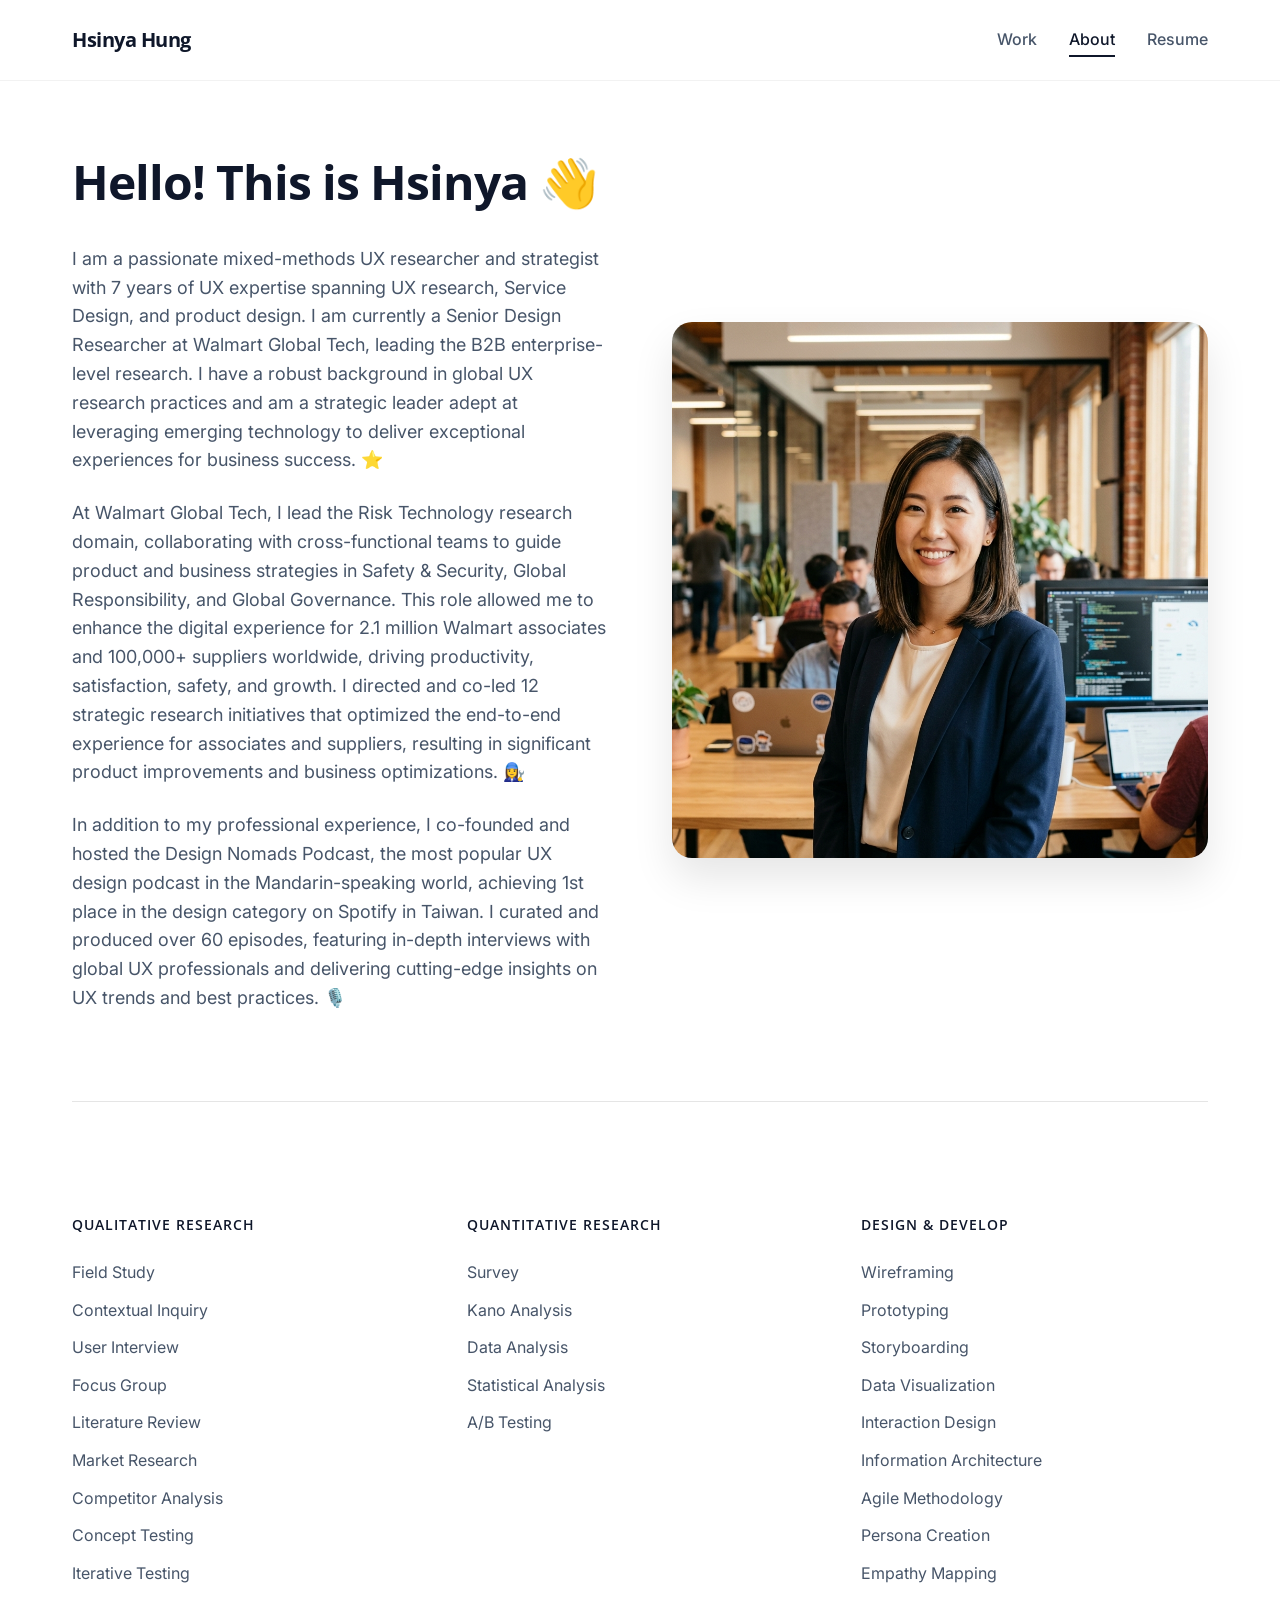
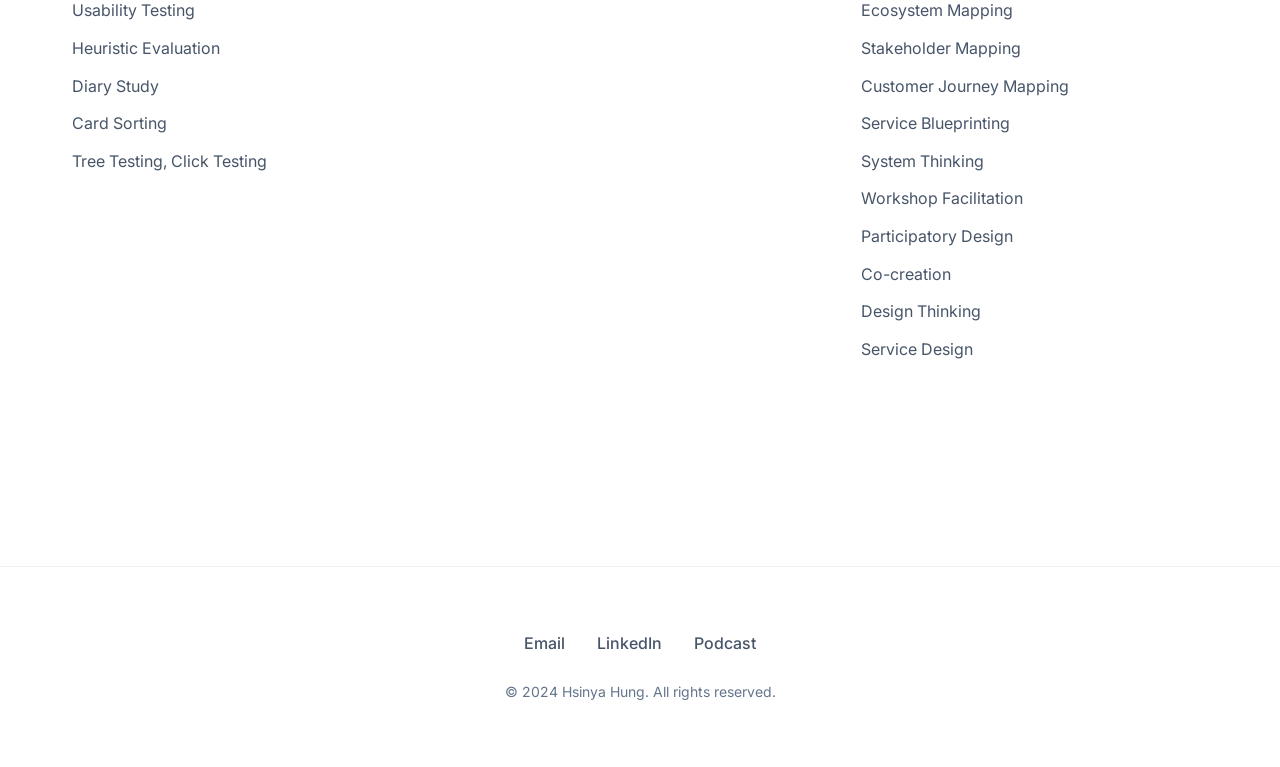
==== about.html @ 57db0dc7 "Update resume link on all pages" ====
<!DOCTYPE html>
<html lang="en">
<head>
    <meta charset="UTF-8">
    <meta name="viewport" content="width=device-width, initial-scale=1.0">
    <title>About | Hsinya Hung</title>
    <meta name="description" content="About Hsinya Hung - Mixed-methods UX researcher and strategist.">
    <link rel="stylesheet" href="styles.css">
</head>
<body>
    <header>
        <div class="nav-container">
            <a href="index.html" class="logo">Hsinya Hung</a>
            <nav class="nav-links">
                <a href="index.html">Work</a>
                <a href="about.html" class="active">About</a>
                <a href="https://drive.google.com/file/d/1snLUCHwC4ZT3te1yVTYGk35-PW96YWZs/view?usp=sharing" target="_blank" rel="noopener noreferrer">Resume</a>
            </nav>
        </div>
    </header>

    <main>
        <section class="container fade-in">
            <div class="about-hero">
                <div class="about-text">
                    <h1>Hello! This is Hsinya 👋</h1>
                    <p>I am a passionate mixed-methods UX researcher and strategist with 7 years of UX expertise spanning UX research, Service Design, and product design. I am currently a Senior Design Researcher at Walmart Global Tech, leading the B2B enterprise-level research. I have a robust background in global UX research practices and am a strategic leader adept at leveraging emerging technology to deliver exceptional experiences for business success. ⭐️</p>
                    
                    <p>At Walmart Global Tech, I lead the Risk Technology research domain, collaborating with cross-functional teams to guide product and business strategies in Safety & Security, Global Responsibility, and Global Governance. This role allowed me to enhance the digital experience for 2.1 million Walmart associates and 100,000+ suppliers worldwide, driving productivity, satisfaction, safety, and growth. I directed and co-led 12 strategic research initiatives that optimized the end-to-end experience for associates and suppliers, resulting in significant product improvements and business optimizations. 👩‍🔧</p>
                    
                    <p>In addition to my professional experience, I co-founded and hosted the Design Nomads Podcast, the most popular UX design podcast in the Mandarin-speaking world, achieving 1st place in the design category on Spotify in Taiwan. I curated and produced over 60 episodes, featuring in-depth interviews with global UX professionals and delivering cutting-edge insights on UX trends and best practices. 🎙️</p>
                </div>
                <div class="about-image-wrapper">
                    <img src="assets/profile.png" alt="Hsinya Hung" class="about-image">
                </div>
            </div>

            <div class="skills-section">
                <div class="skills-grid">
                    <div class="skill-category">
                        <h3>QUALITATIVE RESEARCH</h3>
                        <ul>
                            <li>Field Study</li>
                            <li>Contextual Inquiry</li>
                            <li>User Interview</li>
                            <li>Focus Group</li>
                            <li>Literature Review</li>
                            <li>Market Research</li>
                            <li>Competitor Analysis</li>
                            <li>Concept Testing</li>
                            <li>Iterative Testing</li>
                            <li>Usability Testing</li>
                            <li>Heuristic Evaluation</li>
                            <li>Diary Study</li>
                            <li>Card Sorting</li>
                            <li>Tree Testing, Click Testing</li>
                        </ul>
                    </div>
                    
                    <div class="skill-category">
                        <h3>QUANTITATIVE RESEARCH</h3>
                        <ul>
                            <li>Survey</li>
                            <li>Kano Analysis</li>
                            <li>Data Analysis</li>
                            <li>Statistical Analysis</li>
                            <li>A/B Testing</li>
                        </ul>
                    </div>

                    <div class="skill-category">
                        <h3>DESIGN & DEVELOP</h3>
                        <ul>
                            <li>Wireframing</li>
                            <li>Prototyping</li>
                            <li>Storyboarding</li>
                            <li>Data Visualization</li>
                            <li>Interaction Design</li>
                            <li>Information Architecture</li>
                            <li>Agile Methodology</li>
                            <li>Persona Creation</li>
                            <li>Empathy Mapping</li>
                            <li>Ecosystem Mapping</li>
                            <li>Stakeholder Mapping</li>
                            <li>Customer Journey Mapping</li>
                            <li>Service Blueprinting</li>
                            <li>System Thinking</li>
                            <li>Workshop Facilitation</li>
                            <li>Participatory Design</li>
                            <li>Co-creation</li>
                            <li>Design Thinking</li>
                            <li>Service Design</li>
                        </ul>
                    </div>
                </div>
            </div>
        </section>
    </main>

    <footer>
        <div class="social-links">
            <a href="mailto:hsinya0126@gmail.com">Email</a>
            <a href="https://www.linkedin.com/in/hsinya-hung/" target="_blank" rel="noopener noreferrer">LinkedIn</a>
            <a href="https://podcasts.apple.com/tw/podcast/%E8%A8%AD%E8%A8%88%E9%81%8A%E7%89%A7-design-nomads/id1508967934" target="_blank" rel="noopener noreferrer">Podcast</a>
        </div>
        <p class="copyright">&copy; 2024 Hsinya Hung. All rights reserved.</p>
    </footer>

    <script src="script.js"></script>
</body>
</html>
---- styles.css ----
@import url('https://fonts.googleapis.com/css2?family=Inter:wght@300;400;500;600;700&family=Open+Sans:wght@400;600;700&display=swap');

:root {
  --primary-color: #0f172a; /* Slate 900 */
  --secondary-color: #475569; /* Slate 600 */
  --bg-color: #ffffff;
  --bg-subtle: #f8fafc; /* Slate 50 */
  --accent-color: #3b82f6; /* Blue 500 */
  --text-main: #0f172a;
  --text-muted: #64748b;
  --transition: all 0.3s cubic-bezier(0.4, 0, 0.2, 1);
  --max-width: 1200px;
}

* {
  box-sizing: border-box;
  margin: 0;
  padding: 0;
}

html {
  scroll-behavior: smooth;
}

body {
  font-family: 'Inter', sans-serif;
  background-color: var(--bg-color);
  color: var(--text-main);
  line-height: 1.6;
  -webkit-font-smoothing: antialiased;
}

a {
  color: inherit;
  text-decoration: none;
  transition: var(--transition);
}

ul {
  list-style: none;
}

img {
  max-width: 100%;
  height: auto;
  display: block;
}

/* Header & Navigation */
header {
  position: fixed;
  top: 0;
  left: 0;
  width: 100%;
  background: rgba(255, 255, 255, 0.9);
  backdrop-filter: blur(10px);
  z-index: 1000;
  border-bottom: 1px solid rgba(0, 0, 0, 0.05);
}

.nav-container {
  display: flex;
  justify-content: space-between;
  align-items: center;
  max-width: var(--max-width);
  margin: 0 auto;
  padding: 1.5rem 2rem;
}

.logo {
  font-family: 'Open Sans', sans-serif;
  font-size: 1.25rem;
  font-weight: 700;
  letter-spacing: -0.5px;
}

.nav-links {
  display: flex;
  gap: 2rem;
}

.nav-links a {
  font-weight: 500;
  font-size: 1rem;
  color: var(--secondary-color);
  position: relative;
}

.nav-links a:hover, .nav-links a.active {
  color: var(--primary-color);
}

.nav-links a::after {
  content: '';
  position: absolute;
  width: 0;
  height: 2px;
  bottom: -4px;
  left: 0;
  background-color: var(--primary-color);
  transition: var(--transition);
}

.nav-links a:hover::after, .nav-links a.active::after {
  width: 100%;
}

/* Main Layout */
main {
  padding-top: 5rem;
}

.container {
  max-width: var(--max-width);
  margin: 0 auto;
  padding: 4rem 2rem;
}

/* Hero Section */
.hero {
  padding: 6rem 2rem;
  max-width: 800px;
  margin: 0 auto;
  text-align: center;
}

.hero h1 {
  font-family: 'Open Sans', sans-serif;
  font-size: 3.5rem;
  font-weight: 700;
  line-height: 1.2;
  margin-bottom: 1.5rem;
  letter-spacing: -1px;
}

.hero p {
  font-size: 1.25rem;
  color: var(--secondary-color);
  margin-bottom: 2rem;
}

/* Portfolio Section */
.portfolio-grid {
  display: grid;
  grid-template-columns: repeat(2, 1fr);
  gap: 2.5rem;
}

.project-card {
  background: var(--bg-color);
  border-radius: 16px;
  overflow: hidden;
  box-shadow: 0 4px 20px rgba(0, 0, 0, 0.05);
  transition: var(--transition);
  cursor: pointer;
  border: 1px solid rgba(0, 0, 0, 0.05);
}

.project-card:hover {
  transform: translateY(-8px);
  box-shadow: 0 12px 30px rgba(0, 0, 0, 0.1);
}

.project-image {
  width: 100%;
  height: 240px;
  object-fit: cover;
  background-color: var(--bg-subtle);
}

.project-content {
  padding: 2rem;
}

.project-title {
  font-family: 'Open Sans', sans-serif;
  font-size: 1.5rem;
  font-weight: 600;
  margin-bottom: 0.5rem;
}

.project-desc {
  color: var(--secondary-color);
  font-size: 1rem;
}

/* About Page */
.about-hero {
  display: grid;
  grid-template-columns: 1fr 1fr;
  gap: 4rem;
  align-items: center;
}

.about-text h1 {
  font-family: 'Open Sans', sans-serif;
  font-size: 3rem;
  margin-bottom: 1.5rem;
  letter-spacing: -1px;
}

.about-text p {
  font-size: 1.125rem;
  color: var(--secondary-color);
  margin-bottom: 1.5rem;
}

.about-image {
  border-radius: 20px;
  overflow: hidden;
  box-shadow: 0 20px 40px rgba(0,0,0,0.1);
}

/* Skills Section */
.skills-section {
  padding: 4rem 0;
  border-top: 1px solid rgba(0,0,0,0.1);
  margin-top: 4rem;
}

.skills-grid {
  display: grid;
  grid-template-columns: repeat(auto-fit, minmax(200px, 1fr));
  gap: 3rem;
  margin-top: 3rem;
}

.skill-category h3 {
  font-family: 'Open Sans', sans-serif;
  font-size: 1.25rem;
  font-weight: 600;
  margin-bottom: 1.5rem;
  color: var(--primary-color);
  text-transform: uppercase;
  letter-spacing: 1px;
  font-size: 0.875rem;
}

.skill-category ul li {
  color: var(--secondary-color);
  margin-bottom: 0.75rem;
}

/* Footer */
footer {
  padding: 4rem 2rem;
  text-align: center;
  border-top: 1px solid rgba(0, 0, 0, 0.05);
  margin-top: 4rem;
}

.social-links {
  display: flex;
  justify-content: center;
  gap: 2rem;
  margin-bottom: 1.5rem;
}

.social-links a {
  font-weight: 500;
  color: var(--secondary-color);
}

.social-links a:hover {
  color: var(--primary-color);
}

.copyright {
  color: var(--text-muted);
  font-size: 0.875rem;
}

/* Responsive */
@media (max-width: 768px) {
  .hero h1 {
    font-size: 2.5rem;
  }
  .about-hero {
    grid-template-columns: 1fr;
  }
  .nav-links {
    display: none; /* Add a hamburger menu in script later if needed */
  }
  .portfolio-grid {
    grid-template-columns: 1fr;
  }
}

/* Animations */
.fade-in {
  opacity: 0;
  transform: translateY(20px);
  transition: opacity 0.6s ease-out, transform 0.6s ease-out;
}

.fade-in.visible {
  opacity: 1;
  transform: translateY(0);
}

/* Case Study Styles */
.case-study-content {
  max-width: 800px;
  margin: 0 auto;
}

.case-study-header {
  margin-bottom: 3rem;
  text-align: center;
}

.case-study-header h1 {
  font-family: 'Open Sans', sans-serif;
  font-size: 2.5rem;
  margin-bottom: 1rem;
  line-height: 1.2;
}

.case-study-meta {
  color: var(--secondary-color);
  font-size: 1.125rem;
  margin-bottom: 2rem;
}

.case-study-hero-img {
  width: 100%;
  border-radius: 16px;
  box-shadow: 0 10px 30px rgba(0,0,0,0.1);
  margin-bottom: 3rem;
}

.case-study-body h2 {
  font-family: 'Open Sans', sans-serif;
  font-size: 2rem;
  color: var(--primary-color);
  margin-top: 3rem;
  margin-bottom: 1rem;
}

.case-study-body h3 {
  font-family: 'Open Sans', sans-serif;
  font-size: 1.5rem;
  color: var(--primary-color);
  margin-top: 2rem;
  margin-bottom: 1rem;
}

.case-study-body p {
  margin-bottom: 1.5rem;
  font-size: 1.125rem;
  color: var(--secondary-color);
}

.case-study-body ul {
  list-style: disc;
  margin-left: 1.5rem;
  margin-bottom: 2rem;
}

.case-study-body li {
  margin-bottom: 0.75rem;
  font-size: 1.125rem;
  color: var(--secondary-color);
}

.case-study-table {
  width: 100%;
  border-collapse: collapse;
  margin-top: 2rem;
  margin-bottom: 3rem;
}

.case-study-table th, .case-study-table td {
  border: 1px solid rgba(0,0,0,0.1);
  padding: 1rem;
  text-align: left;
}

.case-study-table th {
  background-color: var(--bg-subtle);
  font-family: 'Open Sans', sans-serif;
  font-weight: 600;
  color: var(--primary-color);
}

.table-responsive {
  overflow-x: auto;
}
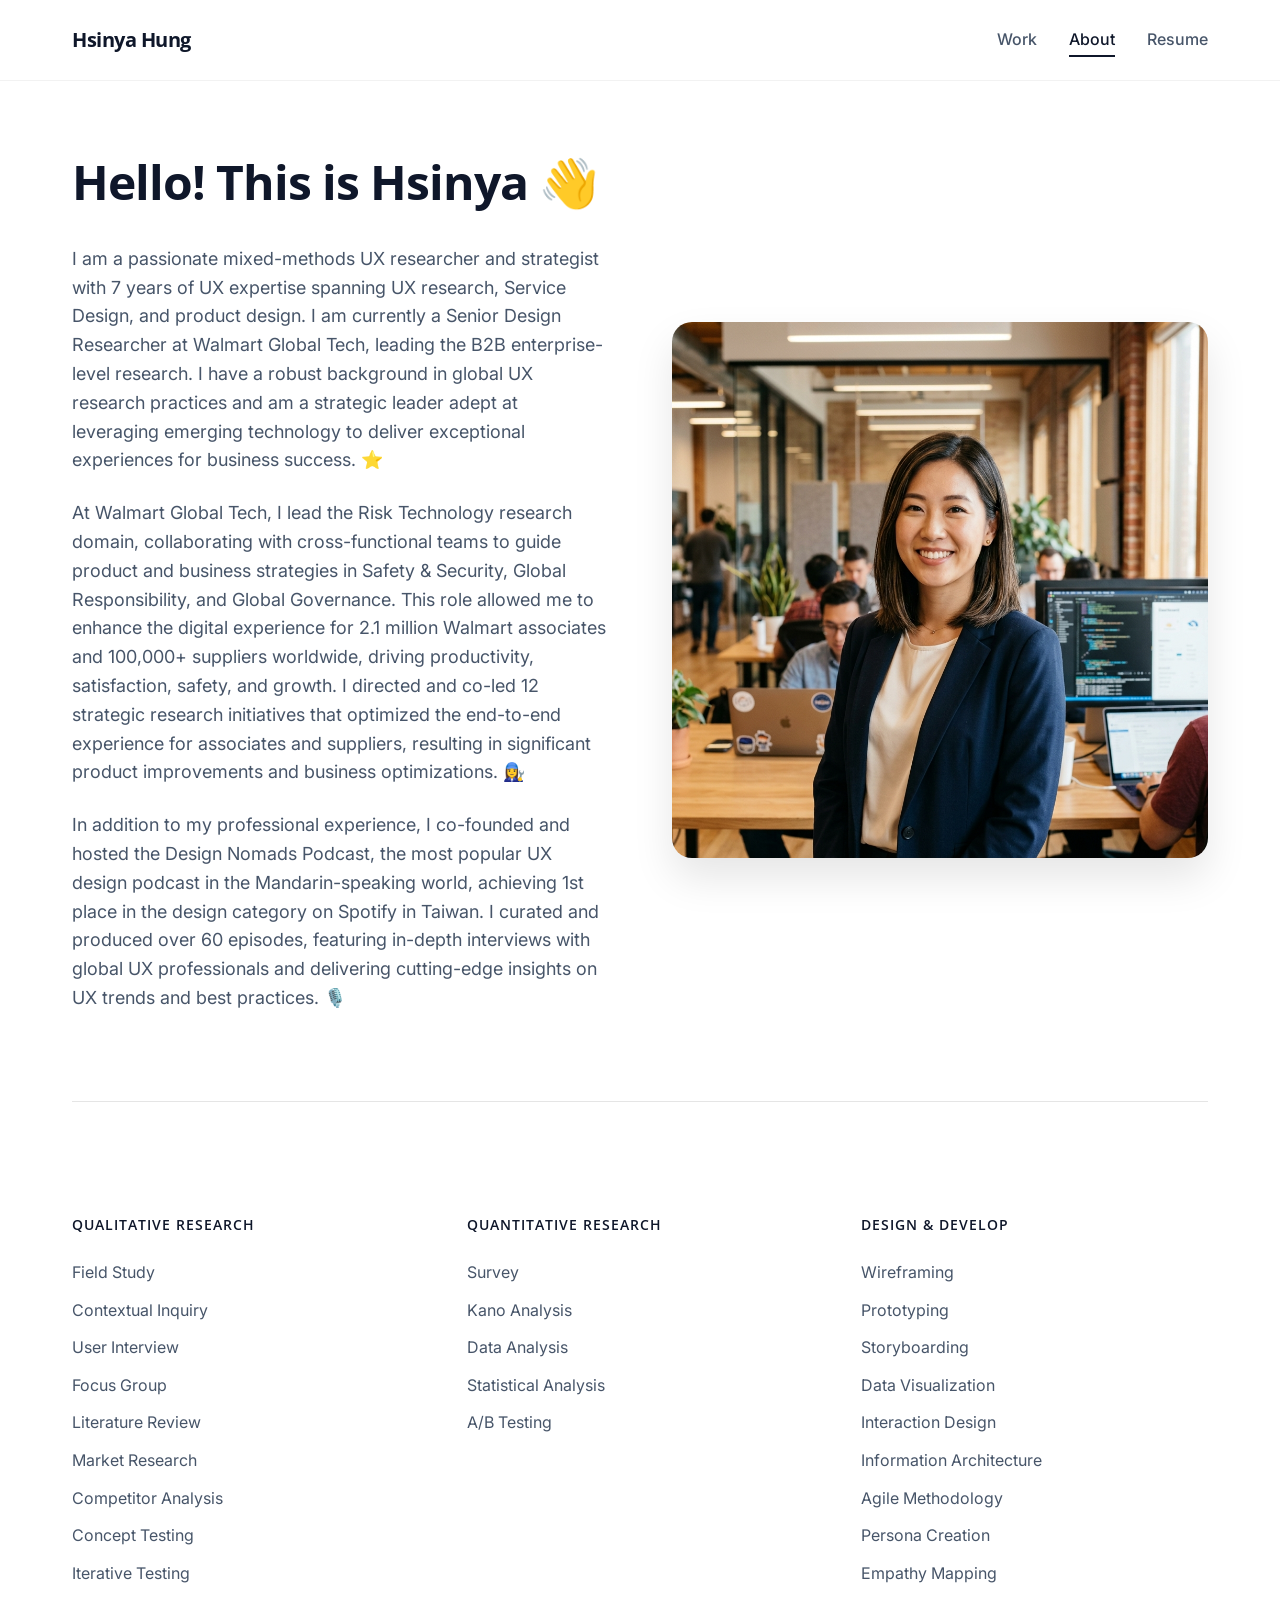
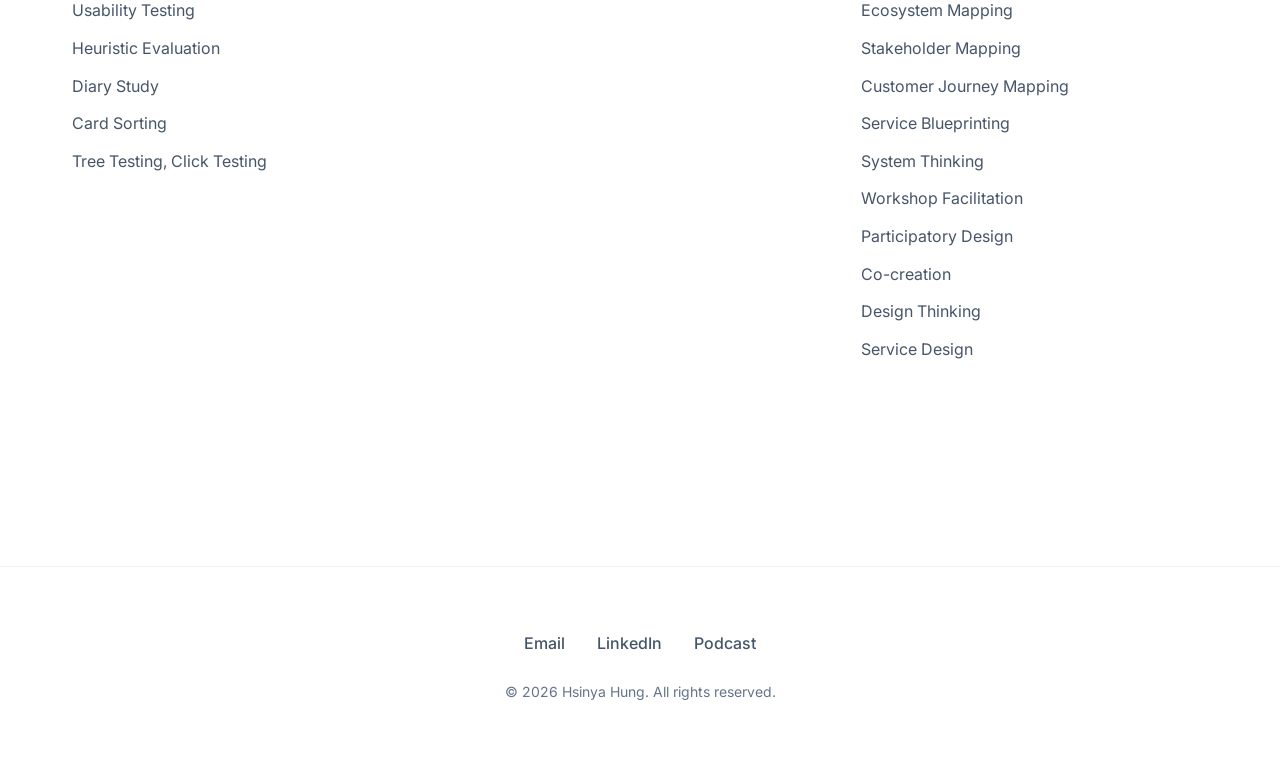
==== commit 4fc43d93: "Update copyright year to 2026" ====
--- a/about.html
+++ b/about.html
@@ -103,7 +103,7 @@
             <a href="https://www.linkedin.com/in/hsinya-hung/" target="_blank" rel="noopener noreferrer">LinkedIn</a>
             <a href="https://podcasts.apple.com/tw/podcast/%E8%A8%AD%E8%A8%88%E9%81%8A%E7%89%A7-design-nomads/id1508967934" target="_blank" rel="noopener noreferrer">Podcast</a>
         </div>
-        <p class="copyright">&copy; 2024 Hsinya Hung. All rights reserved.</p>
+        <p class="copyright">&copy; 2026 Hsinya Hung. All rights reserved.</p>
     </footer>
 
     <script src="script.js"></script>
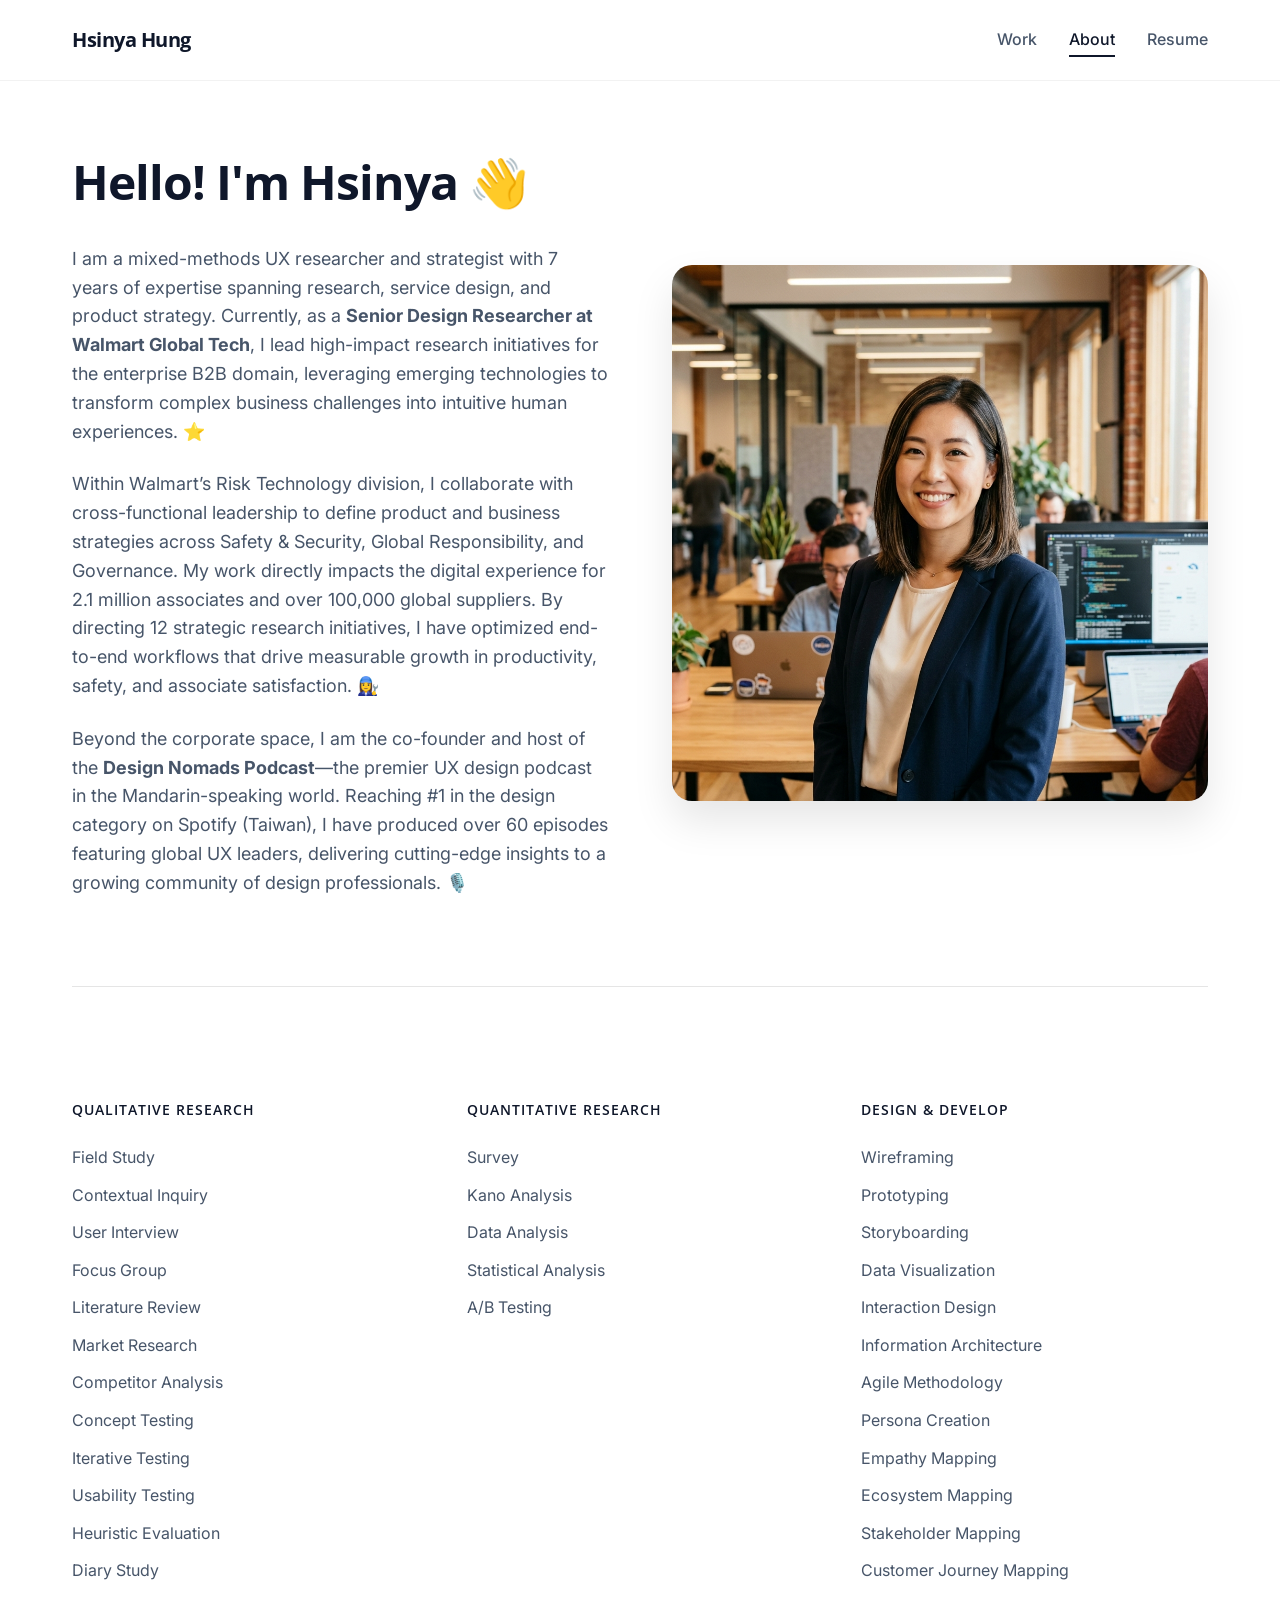
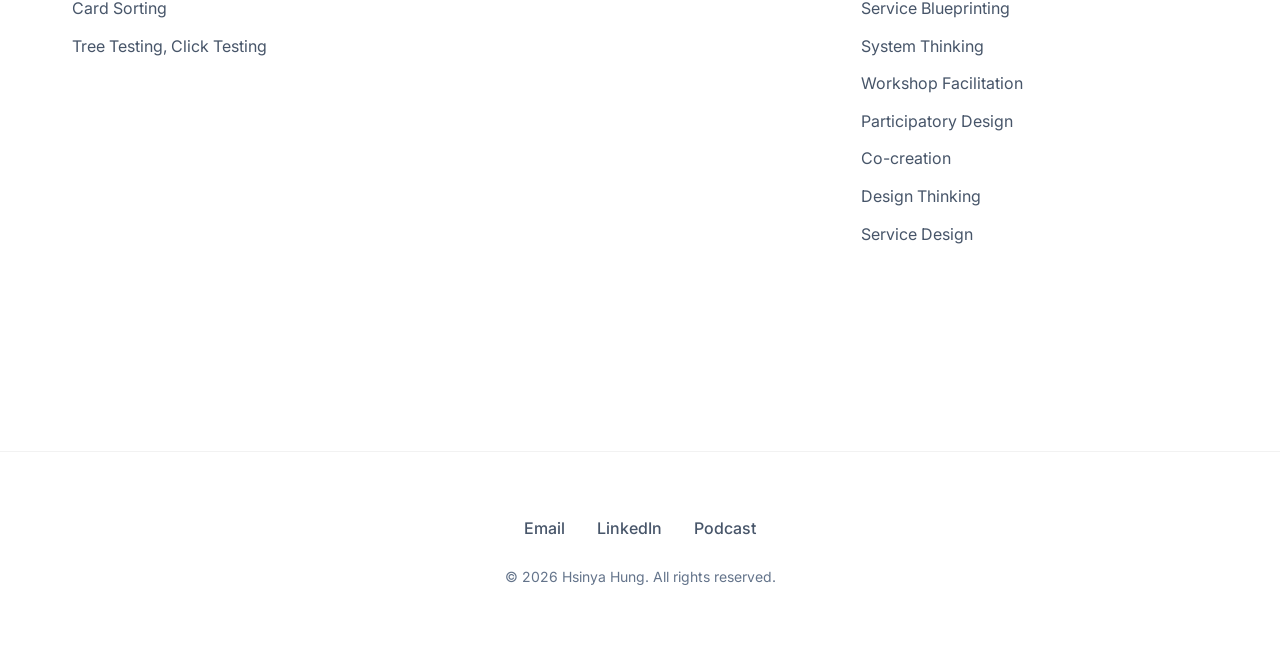
==== commit 82125e77: "Recreate PharmaCloud case study, polish content across portfolio, and update project links" ====
--- a/about.html
+++ b/about.html
@@ -23,12 +23,12 @@
         <section class="container fade-in">
             <div class="about-hero">
                 <div class="about-text">
-                    <h1>Hello! This is Hsinya 👋</h1>
-                    <p>I am a passionate mixed-methods UX researcher and strategist with 7 years of UX expertise spanning UX research, Service Design, and product design. I am currently a Senior Design Researcher at Walmart Global Tech, leading the B2B enterprise-level research. I have a robust background in global UX research practices and am a strategic leader adept at leveraging emerging technology to deliver exceptional experiences for business success. ⭐️</p>
+                    <h1>Hello! I'm Hsinya 👋</h1>
+                    <p>I am a mixed-methods UX researcher and strategist with 7 years of expertise spanning research, service design, and product strategy. Currently, as a <strong>Senior Design Researcher at Walmart Global Tech</strong>, I lead high-impact research initiatives for the enterprise B2B domain, leveraging emerging technologies to transform complex business challenges into intuitive human experiences. ⭐️</p>
                     
-                    <p>At Walmart Global Tech, I lead the Risk Technology research domain, collaborating with cross-functional teams to guide product and business strategies in Safety & Security, Global Responsibility, and Global Governance. This role allowed me to enhance the digital experience for 2.1 million Walmart associates and 100,000+ suppliers worldwide, driving productivity, satisfaction, safety, and growth. I directed and co-led 12 strategic research initiatives that optimized the end-to-end experience for associates and suppliers, resulting in significant product improvements and business optimizations. 👩‍🔧</p>
+                    <p>Within Walmart’s Risk Technology division, I collaborate with cross-functional leadership to define product and business strategies across Safety & Security, Global Responsibility, and Governance. My work directly impacts the digital experience for 2.1 million associates and over 100,000 global suppliers. By directing 12 strategic research initiatives, I have optimized end-to-end workflows that drive measurable growth in productivity, safety, and associate satisfaction. 👩‍🔧</p>
                     
-                    <p>In addition to my professional experience, I co-founded and hosted the Design Nomads Podcast, the most popular UX design podcast in the Mandarin-speaking world, achieving 1st place in the design category on Spotify in Taiwan. I curated and produced over 60 episodes, featuring in-depth interviews with global UX professionals and delivering cutting-edge insights on UX trends and best practices. 🎙️</p>
+                    <p>Beyond the corporate space, I am the co-founder and host of the <strong>Design Nomads Podcast</strong>—the premier UX design podcast in the Mandarin-speaking world. Reaching #1 in the design category on Spotify (Taiwan), I have produced over 60 episodes featuring global UX leaders, delivering cutting-edge insights to a growing community of design professionals. 🎙️</p>
                 </div>
                 <div class="about-image-wrapper">
                     <img src="assets/profile.png" alt="Hsinya Hung" class="about-image">
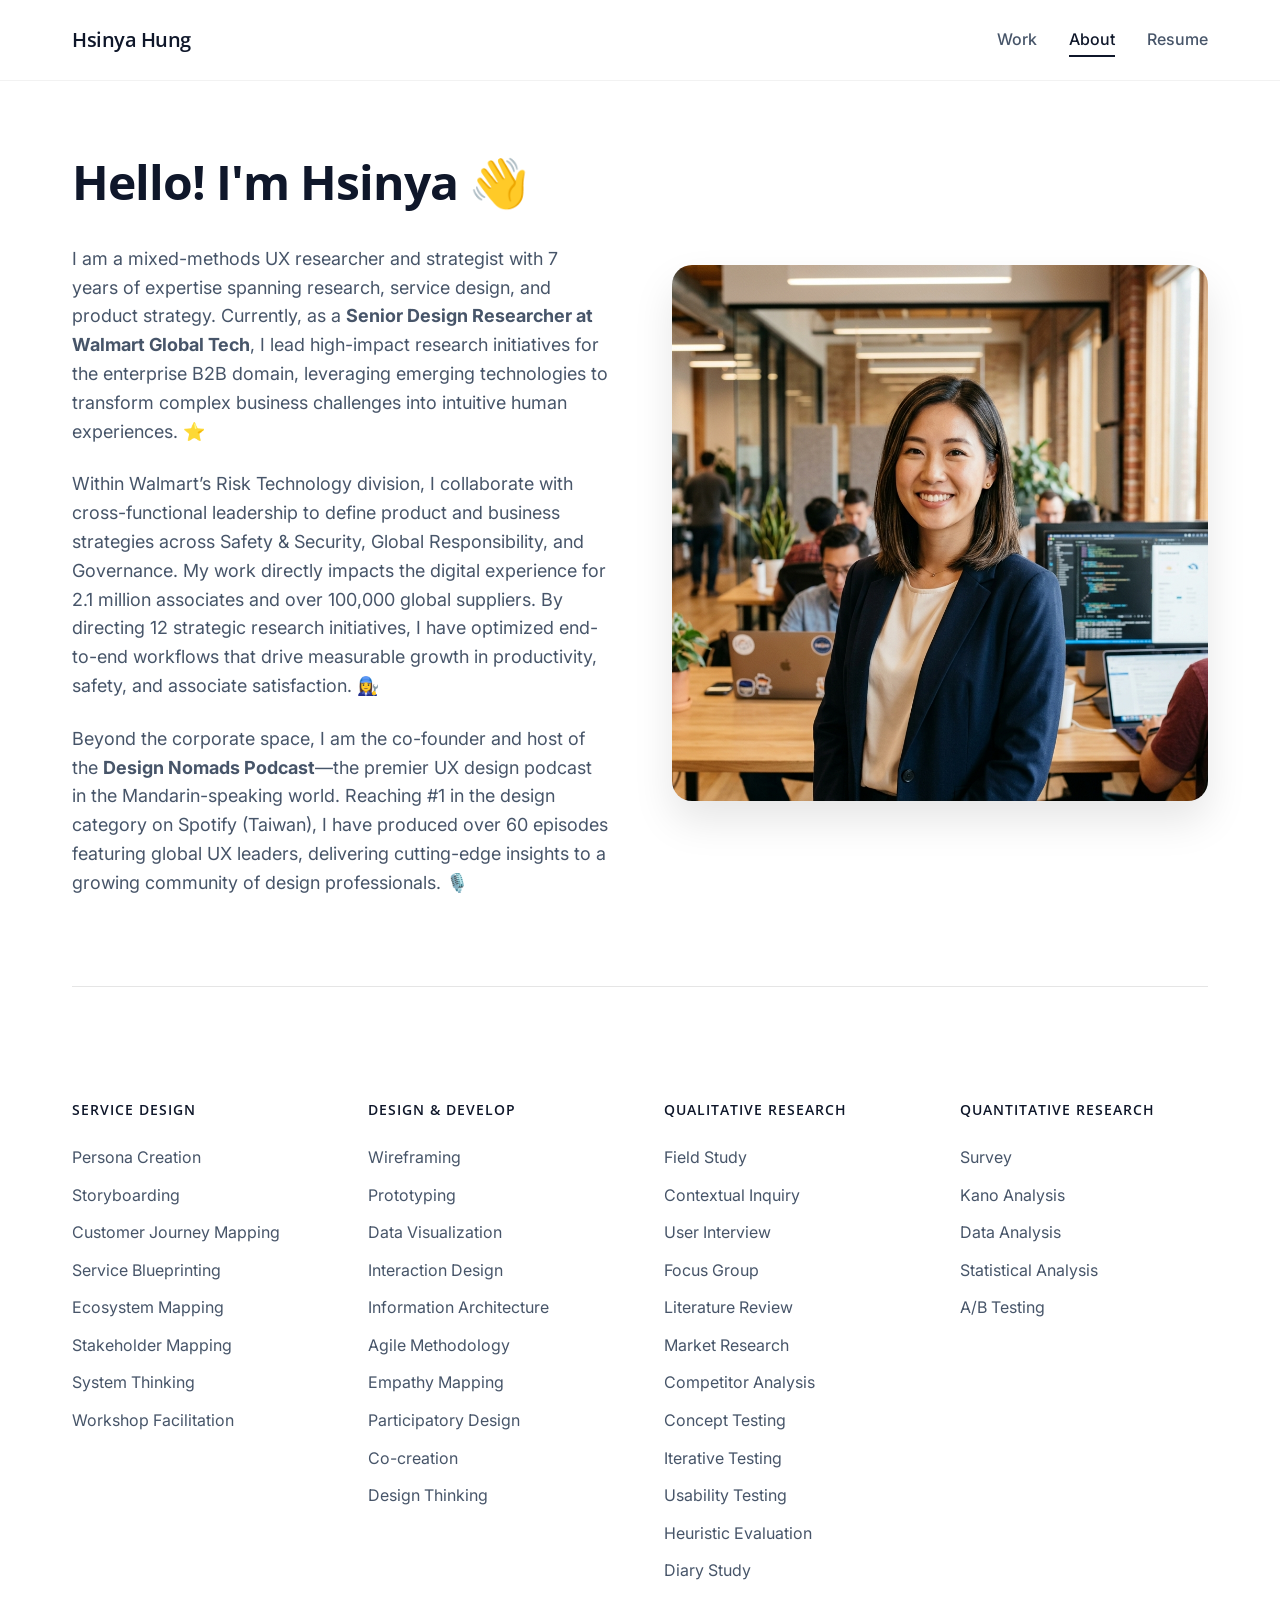
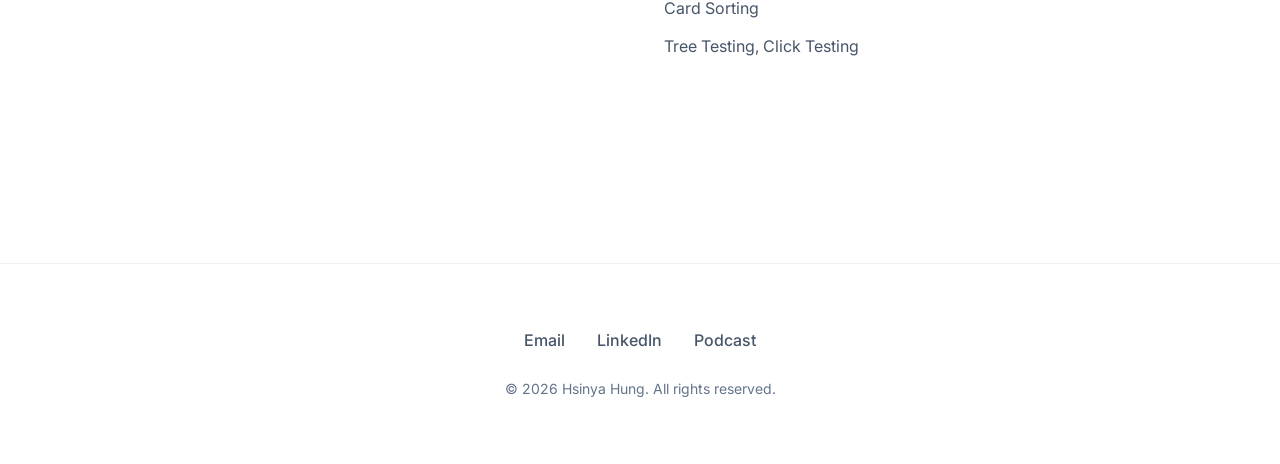
==== commit b879d252: "Update and reorder skillsets in about page" ====
--- a/about.html
+++ b/about.html
@@ -38,6 +38,36 @@
             <div class="skills-section">
                 <div class="skills-grid">
                     <div class="skill-category">
+                        <h3>SERVICE DESIGN</h3>
+                        <ul>
+                            <li>Persona Creation</li>
+                            <li>Storyboarding</li>
+                            <li>Customer Journey Mapping</li>
+                            <li>Service Blueprinting</li>
+                            <li>Ecosystem Mapping</li>
+                            <li>Stakeholder Mapping</li>
+                            <li>System Thinking</li>
+                            <li>Workshop Facilitation</li>
+                        </ul>
+                    </div>
+
+                    <div class="skill-category">
+                        <h3>DESIGN & DEVELOP</h3>
+                        <ul>
+                            <li>Wireframing</li>
+                            <li>Prototyping</li>
+                            <li>Data Visualization</li>
+                            <li>Interaction Design</li>
+                            <li>Information Architecture</li>
+                            <li>Agile Methodology</li>
+                            <li>Empathy Mapping</li>
+                            <li>Participatory Design</li>
+                            <li>Co-creation</li>
+                            <li>Design Thinking</li>
+                        </ul>
+                    </div>
+
+                    <div class="skill-category">
                         <h3>QUALITATIVE RESEARCH</h3>
                         <ul>
                             <li>Field Study</li>
@@ -67,31 +97,6 @@
                             <li>A/B Testing</li>
                         </ul>
                     </div>
-
-                    <div class="skill-category">
-                        <h3>DESIGN & DEVELOP</h3>
-                        <ul>
-                            <li>Wireframing</li>
-                            <li>Prototyping</li>
-                            <li>Storyboarding</li>
-                            <li>Data Visualization</li>
-                            <li>Interaction Design</li>
-                            <li>Information Architecture</li>
-                            <li>Agile Methodology</li>
-                            <li>Persona Creation</li>
-                            <li>Empathy Mapping</li>
-                            <li>Ecosystem Mapping</li>
-                            <li>Stakeholder Mapping</li>
-                            <li>Customer Journey Mapping</li>
-                            <li>Service Blueprinting</li>
-                            <li>System Thinking</li>
-                            <li>Workshop Facilitation</li>
-                            <li>Participatory Design</li>
-                            <li>Co-creation</li>
-                            <li>Design Thinking</li>
-                            <li>Service Design</li>
-                        </ul>
-                    </div>
                 </div>
             </div>
         </section>
--- a/styles.css
+++ b/styles.css
@@ -70,7 +70,7 @@
 .logo {
   font-family: 'Open Sans', sans-serif;
   font-size: 1.25rem;
-  font-weight: 700;
+  font-weight: 600;
   letter-spacing: -0.5px;
 }
 
@@ -127,7 +127,7 @@
 .hero h1 {
   font-family: 'Open Sans', sans-serif;
   font-size: 3.5rem;
-  font-weight: 700;
+  font-weight: 600;
   line-height: 1.2;
   margin-bottom: 1.5rem;
   letter-spacing: -1px;
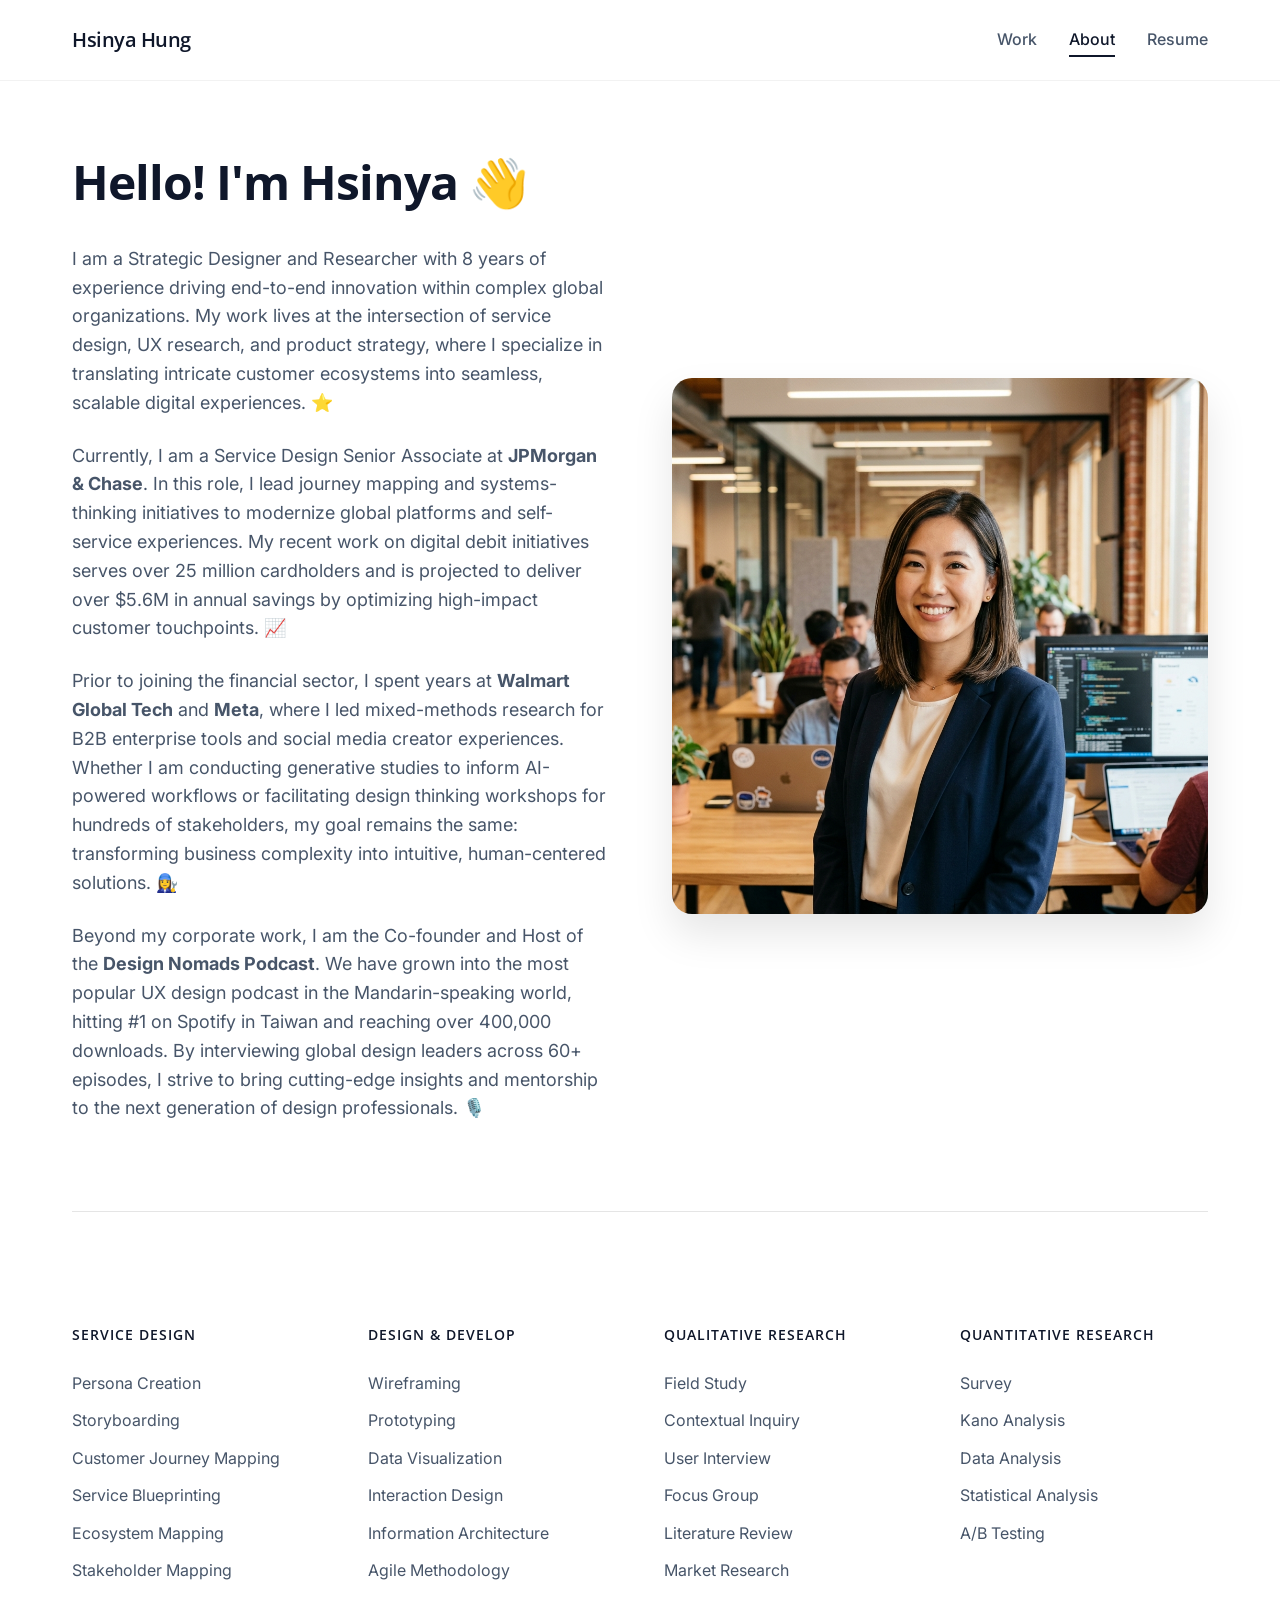
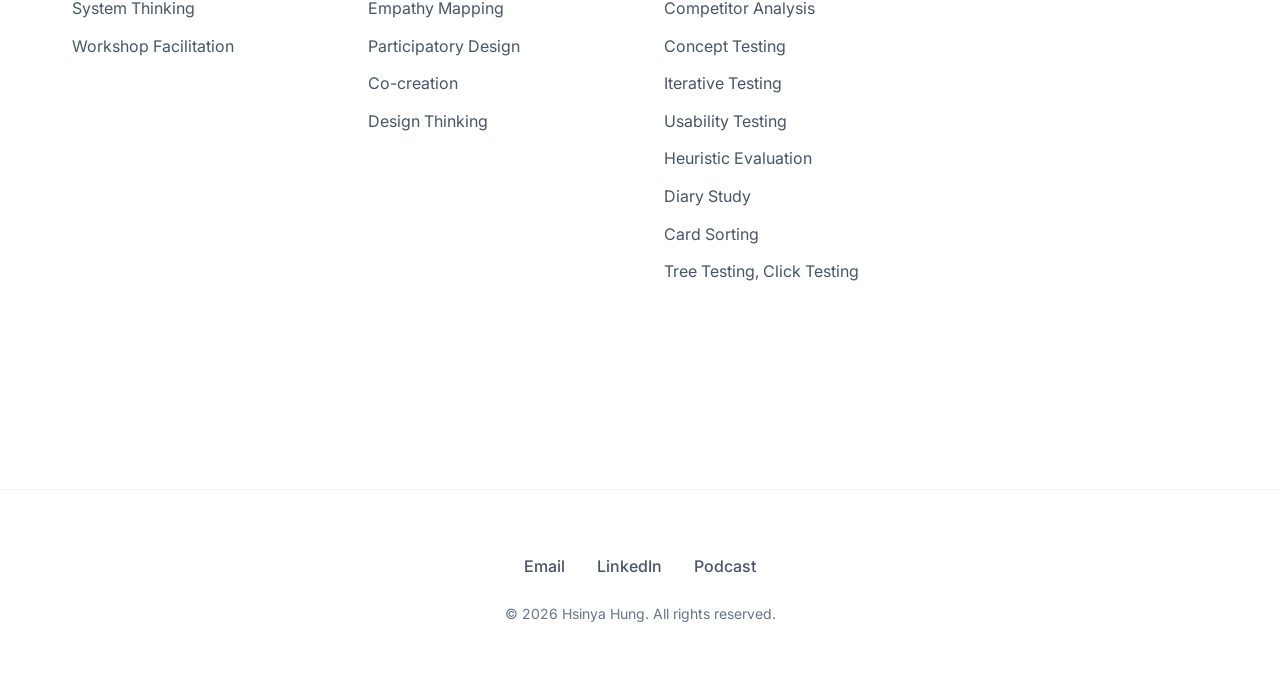
==== commit b02eb351: "Update bio intro with latest experience and podcast achievements" ====
--- a/about.html
+++ b/about.html
@@ -24,11 +24,13 @@
             <div class="about-hero">
                 <div class="about-text">
                     <h1>Hello! I'm Hsinya 👋</h1>
-                    <p>I am a mixed-methods UX researcher and strategist with 7 years of expertise spanning research, service design, and product strategy. Currently, as a <strong>Senior Design Researcher at Walmart Global Tech</strong>, I lead high-impact research initiatives for the enterprise B2B domain, leveraging emerging technologies to transform complex business challenges into intuitive human experiences. ⭐️</p>
+                    <p>I am a Strategic Designer and Researcher with 8 years of experience driving end-to-end innovation within complex global organizations. My work lives at the intersection of service design, UX research, and product strategy, where I specialize in translating intricate customer ecosystems into seamless, scalable digital experiences. ⭐️</p>
                     
-                    <p>Within Walmart’s Risk Technology division, I collaborate with cross-functional leadership to define product and business strategies across Safety & Security, Global Responsibility, and Governance. My work directly impacts the digital experience for 2.1 million associates and over 100,000 global suppliers. By directing 12 strategic research initiatives, I have optimized end-to-end workflows that drive measurable growth in productivity, safety, and associate satisfaction. 👩‍🔧</p>
+                    <p>Currently, I am a Service Design Senior Associate at <strong>JPMorgan & Chase</strong>. In this role, I lead journey mapping and systems-thinking initiatives to modernize global platforms and self-service experiences. My recent work on digital debit initiatives serves over 25 million cardholders and is projected to deliver over $5.6M in annual savings by optimizing high-impact customer touchpoints. 📈</p>
                     
-                    <p>Beyond the corporate space, I am the co-founder and host of the <strong>Design Nomads Podcast</strong>—the premier UX design podcast in the Mandarin-speaking world. Reaching #1 in the design category on Spotify (Taiwan), I have produced over 60 episodes featuring global UX leaders, delivering cutting-edge insights to a growing community of design professionals. 🎙️</p>
+                    <p>Prior to joining the financial sector, I spent years at <strong>Walmart Global Tech</strong> and <strong>Meta</strong>, where I led mixed-methods research for B2B enterprise tools and social media creator experiences. Whether I am conducting generative studies to inform AI-powered workflows or facilitating design thinking workshops for hundreds of stakeholders, my goal remains the same: transforming business complexity into intuitive, human-centered solutions. 👩‍🔧</p>
+
+                    <p>Beyond my corporate work, I am the Co-founder and Host of the <strong>Design Nomads Podcast</strong>. We have grown into the most popular UX design podcast in the Mandarin-speaking world, hitting #1 on Spotify in Taiwan and reaching over 400,000 downloads. By interviewing global design leaders across 60+ episodes, I strive to bring cutting-edge insights and mentorship to the next generation of design professionals. 🎙️</p>
                 </div>
                 <div class="about-image-wrapper">
                     <img src="assets/profile.png" alt="Hsinya Hung" class="about-image">
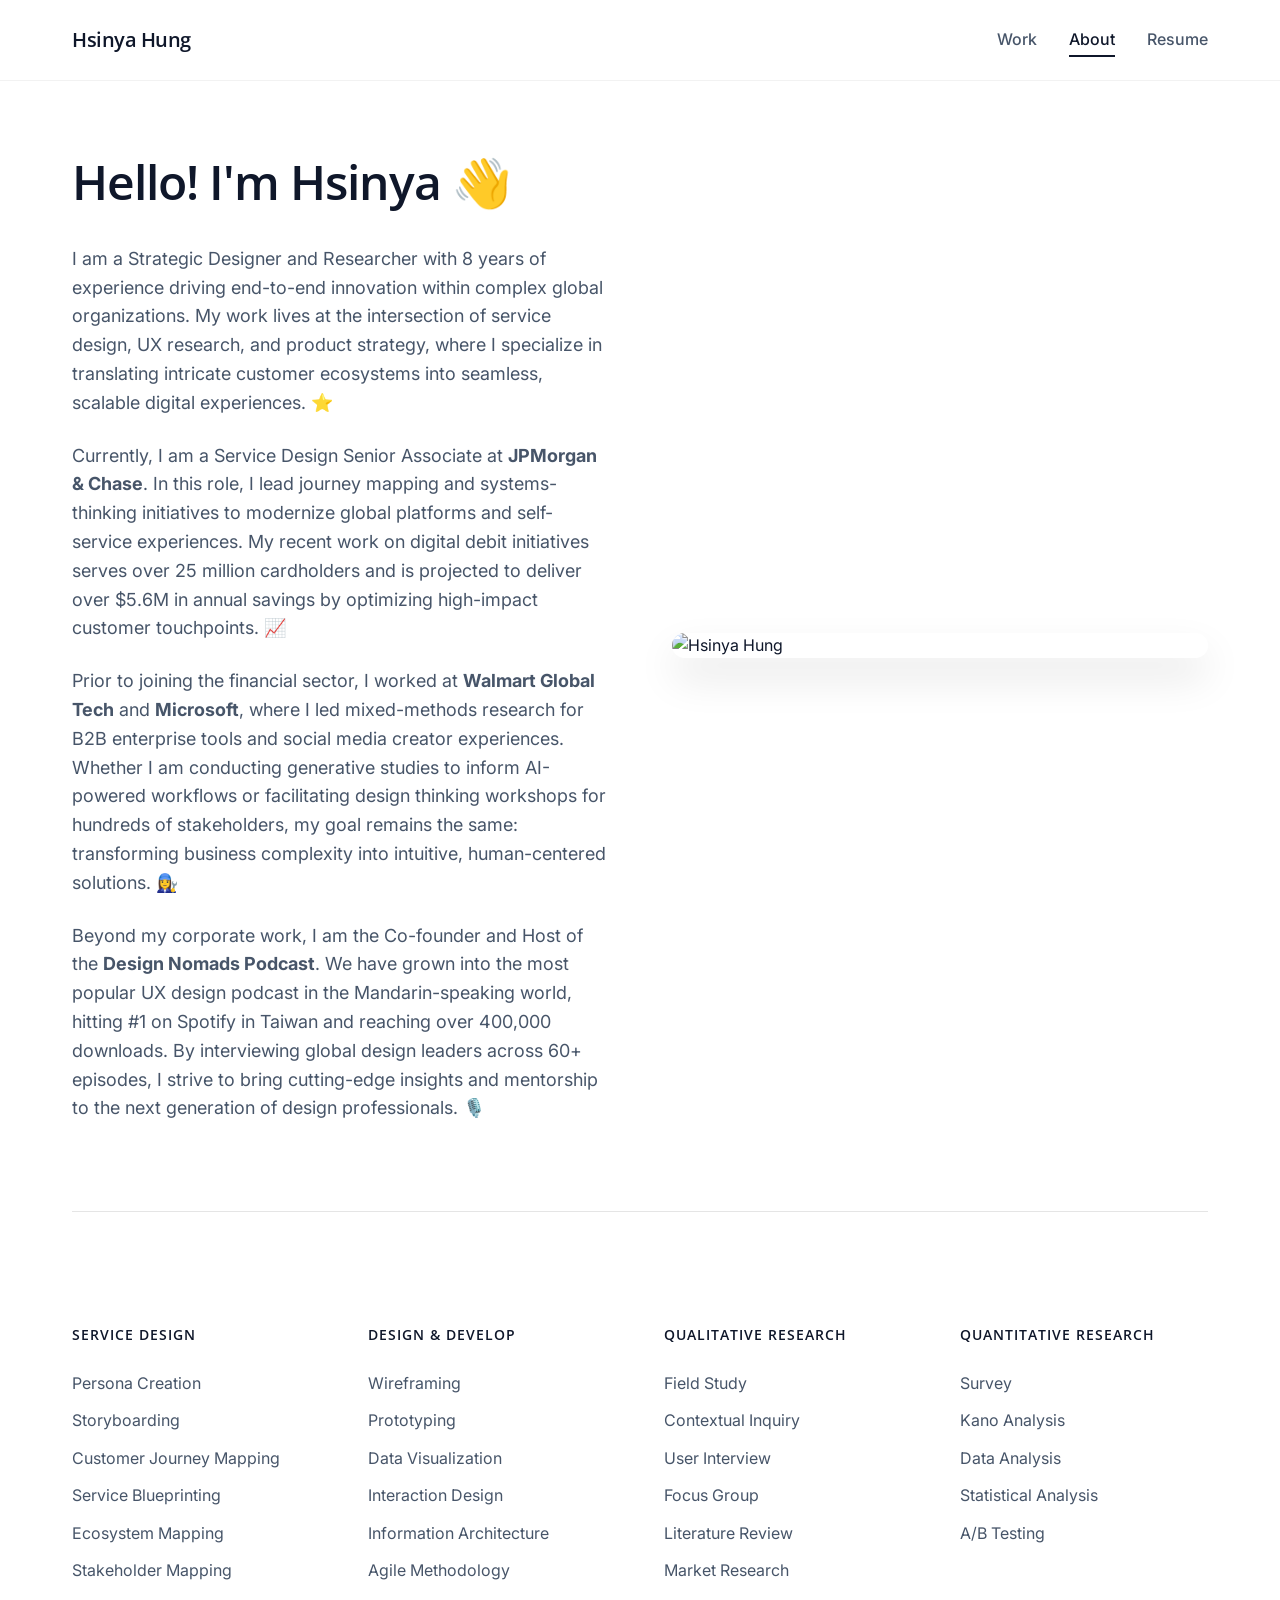
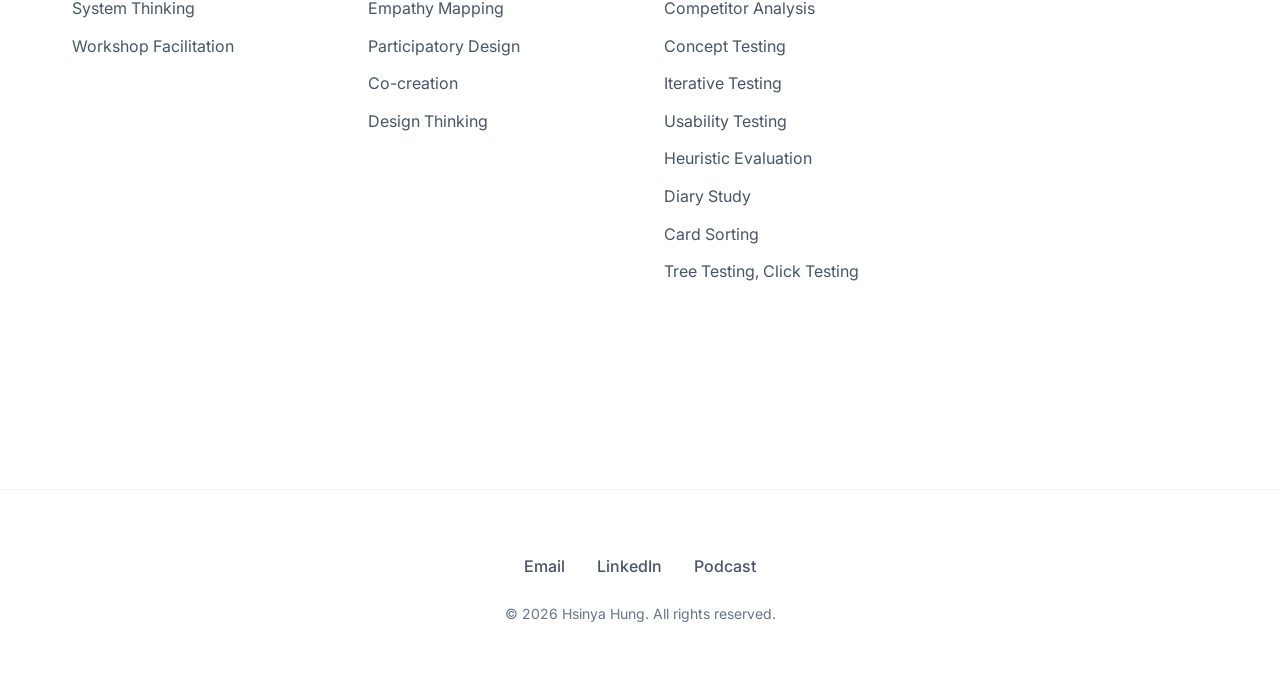
==== commit 7e74be05: "Update profile photo on about page" ====
--- a/about.html
+++ b/about.html
@@ -1,5 +1,6 @@
 <!DOCTYPE html>
 <html lang="en">
+
 <head>
     <meta charset="UTF-8">
     <meta name="viewport" content="width=device-width, initial-scale=1.0">
@@ -7,6 +8,7 @@
     <meta name="description" content="About Hsinya Hung - Mixed-methods UX researcher and strategist.">
     <link rel="stylesheet" href="styles.css">
 </head>
+
 <body>
     <header>
         <div class="nav-container">
@@ -14,7 +16,8 @@
             <nav class="nav-links">
                 <a href="index.html">Work</a>
                 <a href="about.html" class="active">About</a>
-                <a href="https://drive.google.com/file/d/1snLUCHwC4ZT3te1yVTYGk35-PW96YWZs/view?usp=sharing" target="_blank" rel="noopener noreferrer">Resume</a>
+                <a href="https://drive.google.com/file/d/1snLUCHwC4ZT3te1yVTYGk35-PW96YWZs/view?usp=sharing"
+                    target="_blank" rel="noopener noreferrer">Resume</a>
             </nav>
         </div>
     </header>
@@ -24,16 +27,32 @@
             <div class="about-hero">
                 <div class="about-text">
                     <h1>Hello! I'm Hsinya 👋</h1>
-                    <p>I am a Strategic Designer and Researcher with 8 years of experience driving end-to-end innovation within complex global organizations. My work lives at the intersection of service design, UX research, and product strategy, where I specialize in translating intricate customer ecosystems into seamless, scalable digital experiences. ⭐️</p>
-                    
-                    <p>Currently, I am a Service Design Senior Associate at <strong>JPMorgan & Chase</strong>. In this role, I lead journey mapping and systems-thinking initiatives to modernize global platforms and self-service experiences. My recent work on digital debit initiatives serves over 25 million cardholders and is projected to deliver over $5.6M in annual savings by optimizing high-impact customer touchpoints. 📈</p>
-                    
-                    <p>Prior to joining the financial sector, I spent years at <strong>Walmart Global Tech</strong> and <strong>Meta</strong>, where I led mixed-methods research for B2B enterprise tools and social media creator experiences. Whether I am conducting generative studies to inform AI-powered workflows or facilitating design thinking workshops for hundreds of stakeholders, my goal remains the same: transforming business complexity into intuitive, human-centered solutions. 👩‍🔧</p>
+                    <p>I am a Strategic Designer and Researcher with 8 years of experience driving end-to-end innovation
+                        within complex global organizations. My work lives at the intersection of service design, UX
+                        research, and product strategy, where I specialize in translating intricate customer ecosystems
+                        into seamless, scalable digital experiences. ⭐️</p>
 
-                    <p>Beyond my corporate work, I am the Co-founder and Host of the <strong>Design Nomads Podcast</strong>. We have grown into the most popular UX design podcast in the Mandarin-speaking world, hitting #1 on Spotify in Taiwan and reaching over 400,000 downloads. By interviewing global design leaders across 60+ episodes, I strive to bring cutting-edge insights and mentorship to the next generation of design professionals. 🎙️</p>
+                    <p>Currently, I am a Service Design Senior Associate at <strong>JPMorgan & Chase</strong>. In this
+                        role, I lead journey mapping and systems-thinking initiatives to modernize global platforms and
+                        self-service experiences. My recent work on digital debit initiatives serves over 25 million
+                        cardholders and is projected to deliver over $5.6M in annual savings by optimizing high-impact
+                        customer touchpoints. 📈</p>
+
+                    <p>Prior to joining the financial sector, I worked at <strong>Walmart Global Tech</strong> and
+                        <strong>Microsoft</strong>, where I led mixed-methods research for B2B enterprise tools and
+                        social media creator experiences. Whether I am conducting generative studies to inform
+                        AI-powered workflows or facilitating design thinking workshops for hundreds of stakeholders, my
+                        goal remains the same: transforming business complexity into intuitive, human-centered
+                        solutions. 👩‍🔧</p>
+
+                    <p>Beyond my corporate work, I am the Co-founder and Host of the <strong>Design Nomads
+                            Podcast</strong>. We have grown into the most popular UX design podcast in the
+                        Mandarin-speaking world, hitting #1 on Spotify in Taiwan and reaching over 400,000 downloads. By
+                        interviewing global design leaders across 60+ episodes, I strive to bring cutting-edge insights
+                        and mentorship to the next generation of design professionals. 🎙️</p>
                 </div>
                 <div class="about-image-wrapper">
-                    <img src="assets/profile.png" alt="Hsinya Hung" class="about-image">
+                    <img src="assets/profile photo.JPG" alt="Hsinya Hung" class="about-image">
                 </div>
             </div>
 
@@ -88,7 +107,7 @@
                             <li>Tree Testing, Click Testing</li>
                         </ul>
                     </div>
-                    
+
                     <div class="skill-category">
                         <h3>QUANTITATIVE RESEARCH</h3>
                         <ul>
@@ -108,11 +127,13 @@
         <div class="social-links">
             <a href="mailto:hsinya0126@gmail.com">Email</a>
             <a href="https://www.linkedin.com/in/hsinya-hung/" target="_blank" rel="noopener noreferrer">LinkedIn</a>
-            <a href="https://podcasts.apple.com/tw/podcast/%E8%A8%AD%E8%A8%88%E9%81%8A%E7%89%A7-design-nomads/id1508967934" target="_blank" rel="noopener noreferrer">Podcast</a>
+            <a href="https://podcasts.apple.com/tw/podcast/%E8%A8%AD%E8%A8%88%E9%81%8A%E7%89%A7-design-nomads/id1508967934"
+                target="_blank" rel="noopener noreferrer">Podcast</a>
         </div>
         <p class="copyright">&copy; 2026 Hsinya Hung. All rights reserved.</p>
     </footer>
 
     <script src="script.js"></script>
 </body>
-</html>
+
+</html>
--- a/styles.css
+++ b/styles.css
@@ -195,6 +195,7 @@
 .about-text h1 {
   font-family: 'Open Sans', sans-serif;
   font-size: 3rem;
+  font-weight: 600;
   margin-bottom: 1.5rem;
   letter-spacing: -1px;
 }
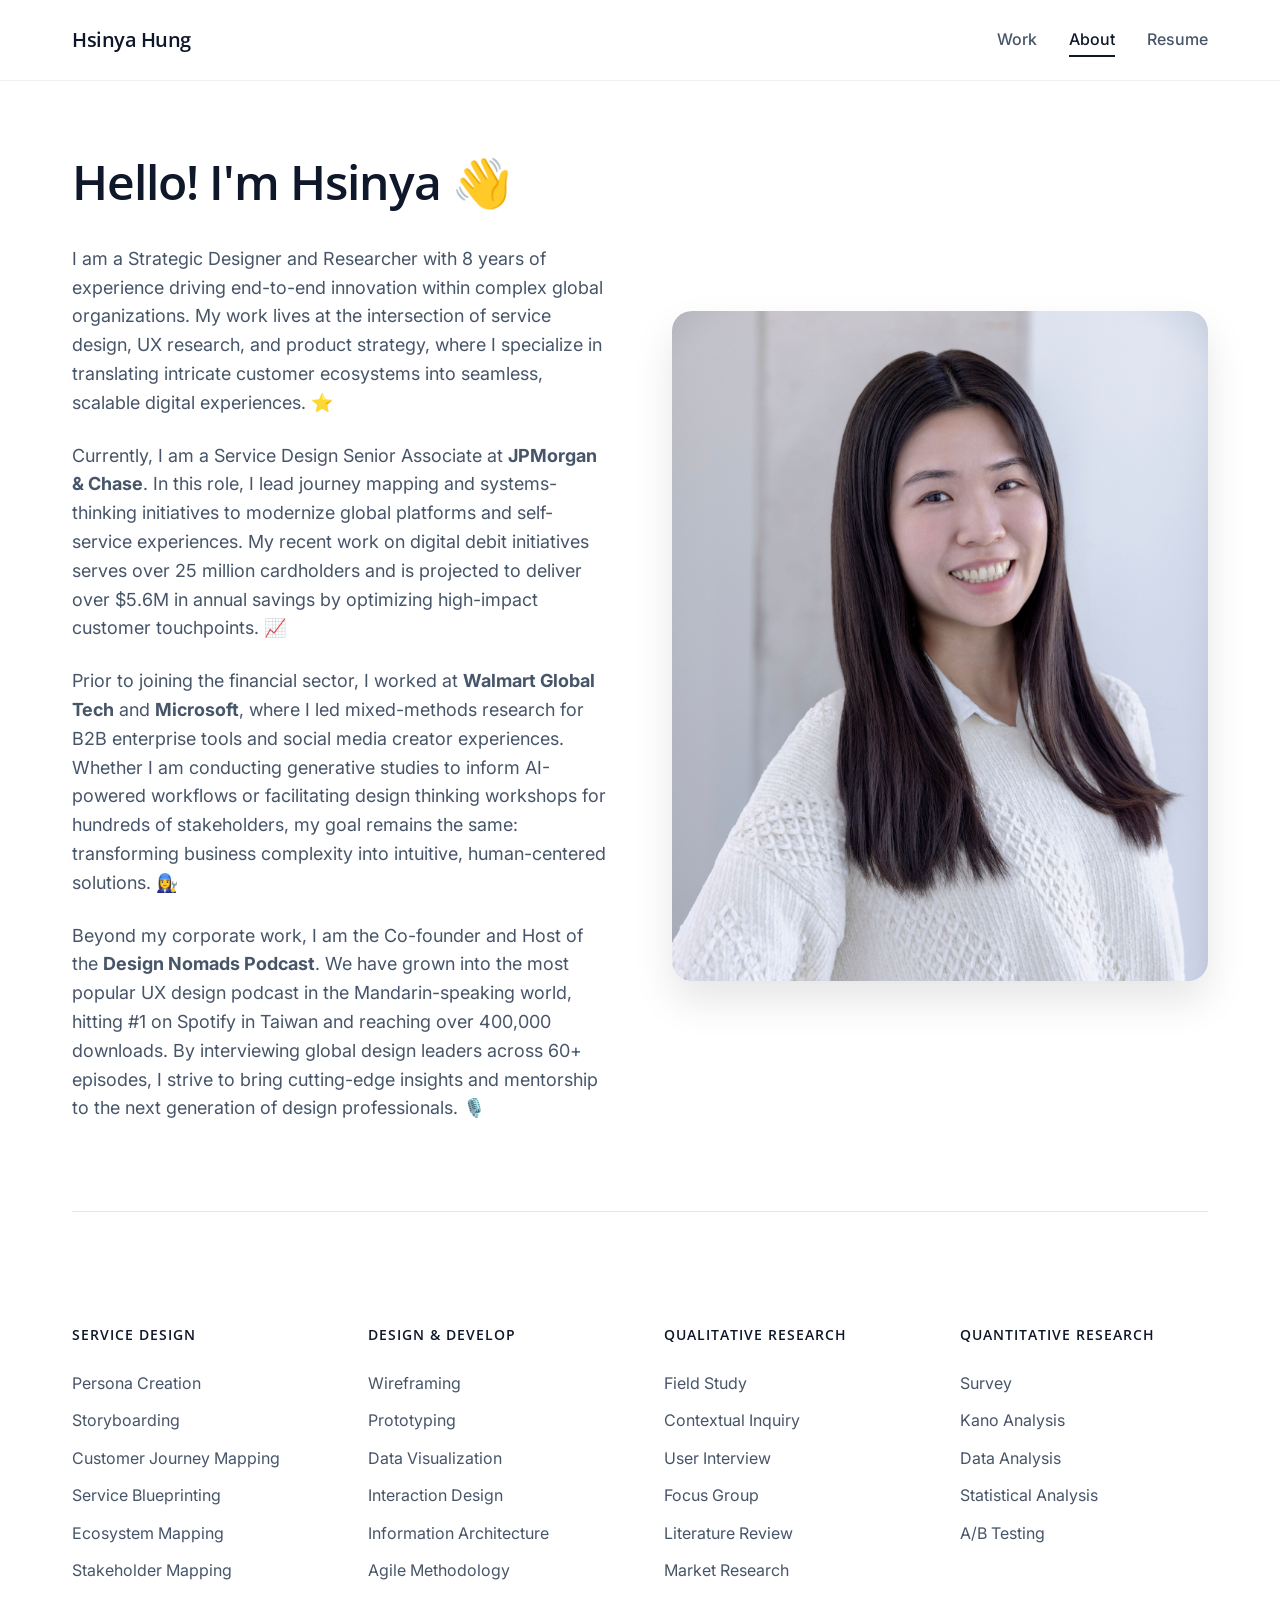
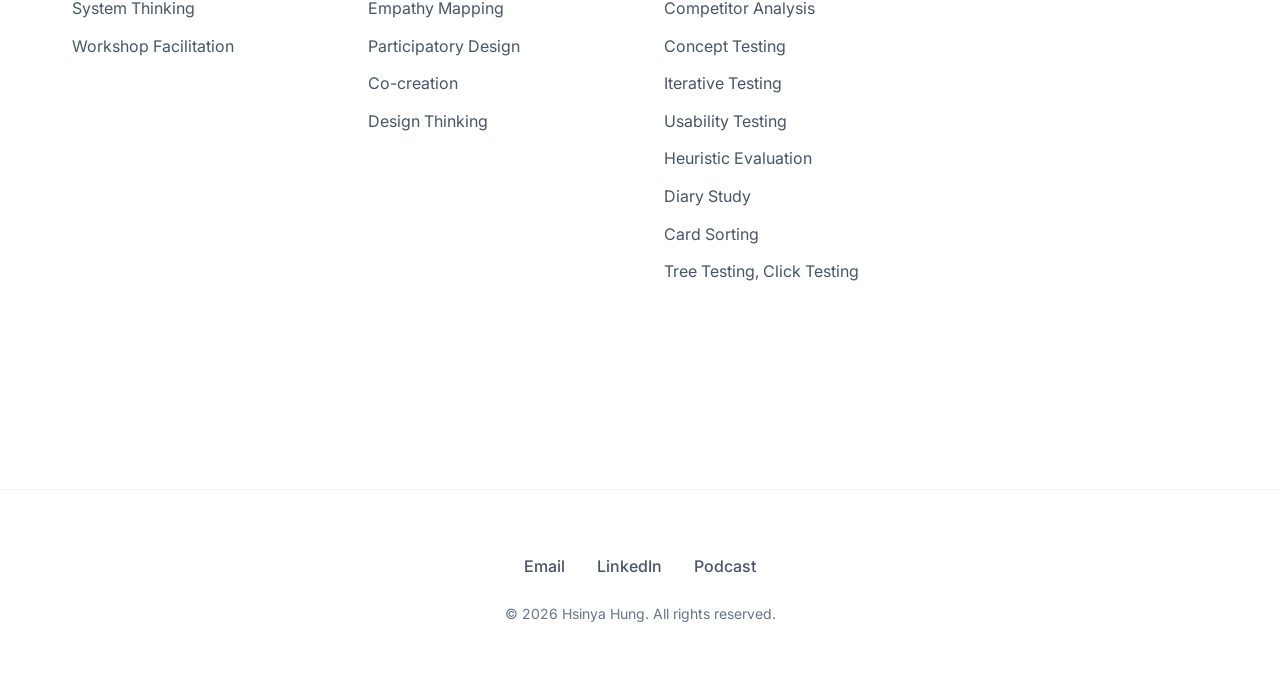
==== commit 0a041a2b: "Fix profile photo loading and optimize project card animations for better visibility" ====
--- a/about.html
+++ b/about.html
@@ -52,7 +52,7 @@
                         and mentorship to the next generation of design professionals. 🎙️</p>
                 </div>
                 <div class="about-image-wrapper">
-                    <img src="assets/profile photo.JPG" alt="Hsinya Hung" class="about-image">
+                    <img src="assets/profile-photo.jpg" alt="Hsinya Hung" class="about-image">
                 </div>
             </div>
 
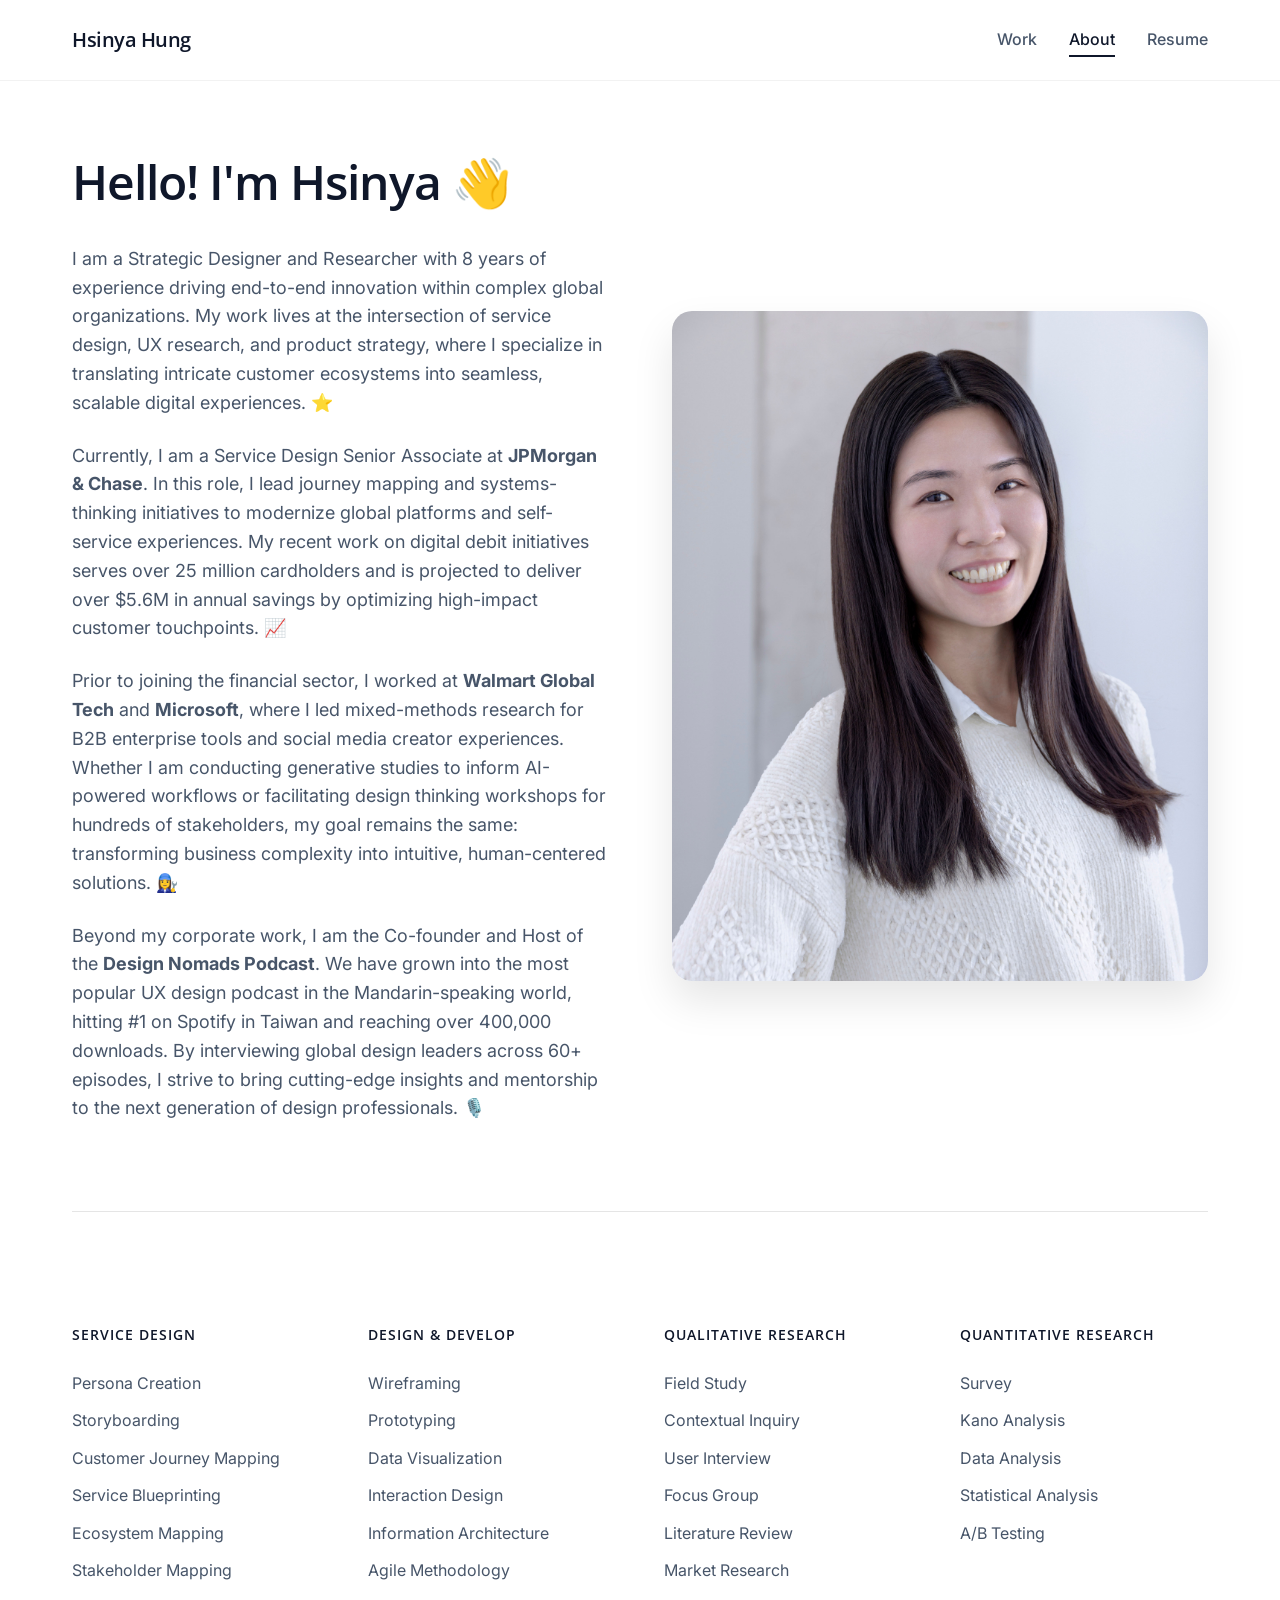
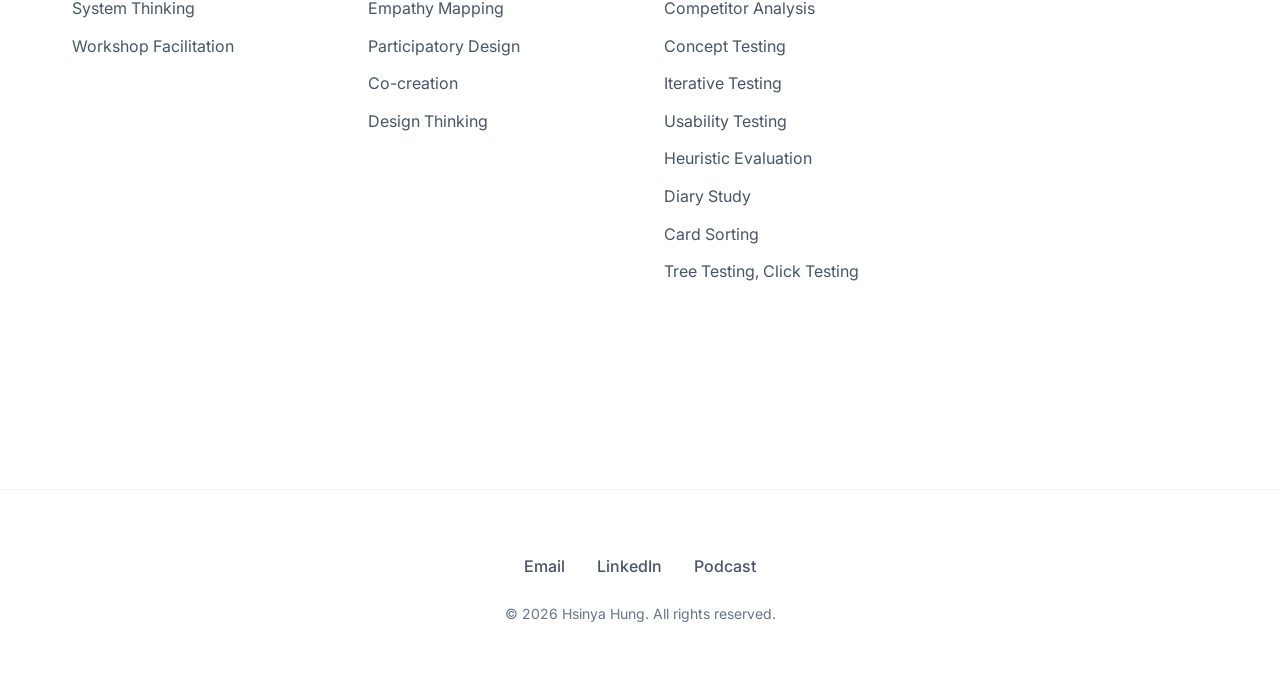
==== commit 4d31cc16: "Implement mobile hamburger menu for better navigation on small screens" ====
--- a/about.html
+++ b/about.html
@@ -13,7 +13,12 @@
     <header>
         <div class="nav-container">
             <a href="index.html" class="logo">Hsinya Hung</a>
-            <nav class="nav-links">
+            <button class="menu-toggle" id="menuToggle" aria-label="Toggle Menu">
+                <span></span>
+                <span></span>
+                <span></span>
+            </button>
+            <nav class="nav-links" id="navLinks">
                 <a href="index.html">Work</a>
                 <a href="about.html" class="active">About</a>
                 <a href="https://drive.google.com/file/d/1snLUCHwC4ZT3te1yVTYGk35-PW96YWZs/view?usp=sharing"
--- a/styles.css
+++ b/styles.css
@@ -79,6 +79,28 @@
   gap: 2rem;
 }
 
+.menu-toggle {
+  display: none;
+  flex-direction: column;
+  justify-content: space-between;
+  width: 24px;
+  height: 18px;
+  background: transparent;
+  border: none;
+  cursor: pointer;
+  padding: 0;
+  z-index: 1100;
+}
+
+.menu-toggle span {
+  display: block;
+  width: 100%;
+  height: 2px;
+  background-color: var(--primary-color);
+  border-radius: 2px;
+  transition: var(--transition);
+}
+
 .nav-links a {
   font-weight: 500;
   font-size: 1rem;
@@ -114,6 +136,7 @@
   max-width: var(--max-width);
   margin: 0 auto;
   padding: 4rem 2rem;
+  overflow: visible;
 }
 
 /* Hero Section */
@@ -144,9 +167,11 @@
   display: grid;
   grid-template-columns: repeat(2, 1fr);
   gap: 2.5rem;
+  overflow: visible;
 }
 
 .project-card {
+  display: block;
   background: var(--bg-color);
   border-radius: 16px;
   overflow: hidden;
@@ -279,11 +304,48 @@
   .about-hero {
     grid-template-columns: 1fr;
   }
+  
+  .menu-toggle {
+    display: flex;
+  }
+
   .nav-links {
-    display: none; /* Add a hamburger menu in script later if needed */
-  }
+    position: fixed;
+    top: 0;
+    right: -100%;
+    width: 80%;
+    height: 100vh;
+    background: var(--bg-color);
+    flex-direction: column;
+    justify-content: center;
+    align-items: center;
+    gap: 3rem;
+    transition: 0.4s ease-in-out;
+    box-shadow: -10px 0 30px rgba(0,0,0,0.05);
+    z-index: 1000;
+  }
+
+  .nav-links.active {
+    right: 0;
+  }
+
+  .nav-links a {
+    font-size: 1.5rem;
+  }
+
   .portfolio-grid {
     grid-template-columns: 1fr;
+  }
+
+  /* Hamburger Animation */
+  .menu-toggle.active span:nth-child(1) {
+    transform: translateY(8px) rotate(45deg);
+  }
+  .menu-toggle.active span:nth-child(2) {
+    opacity: 0;
+  }
+  .menu-toggle.active span:nth-child(3) {
+    transform: translateY(-8px) rotate(-45deg);
   }
 }
 
@@ -292,6 +354,7 @@
   opacity: 0;
   transform: translateY(20px);
   transition: opacity 0.6s ease-out, transform 0.6s ease-out;
+  will-change: opacity, transform;
 }
 
 .fade-in.visible {
